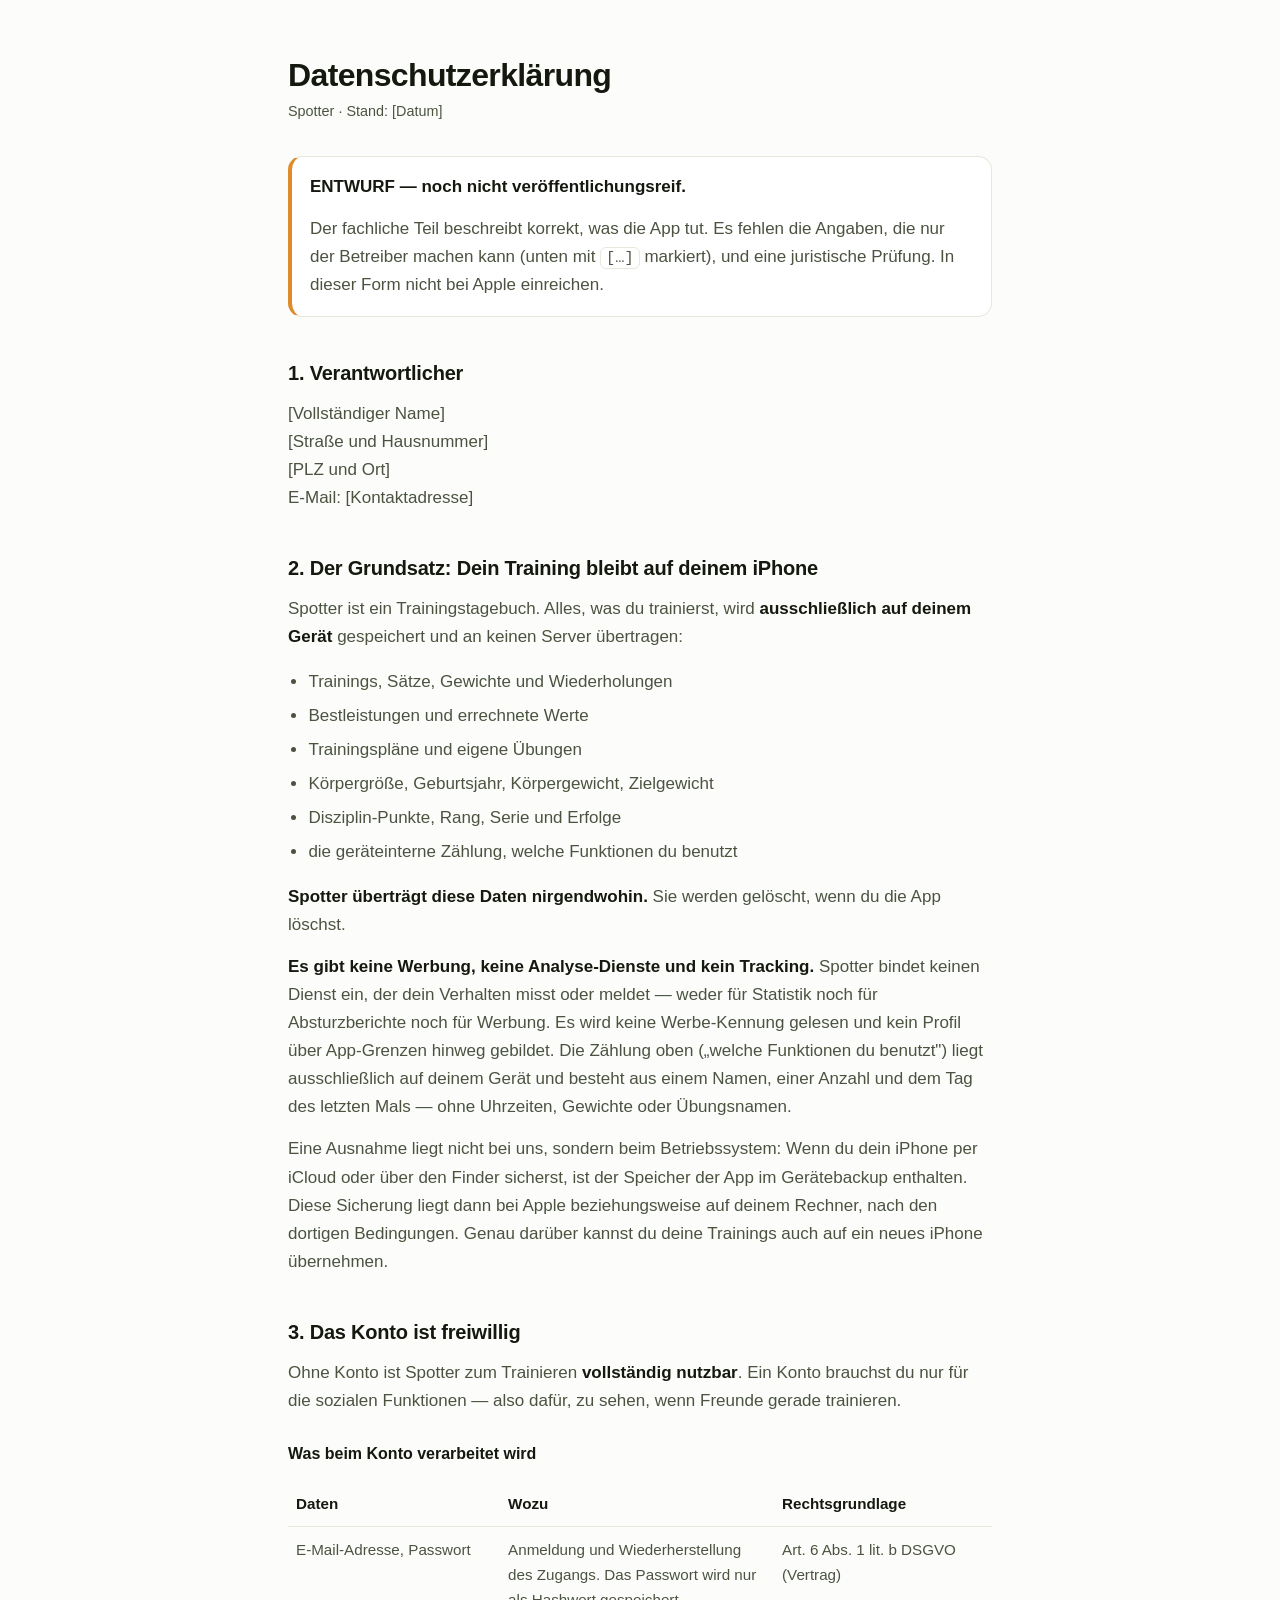
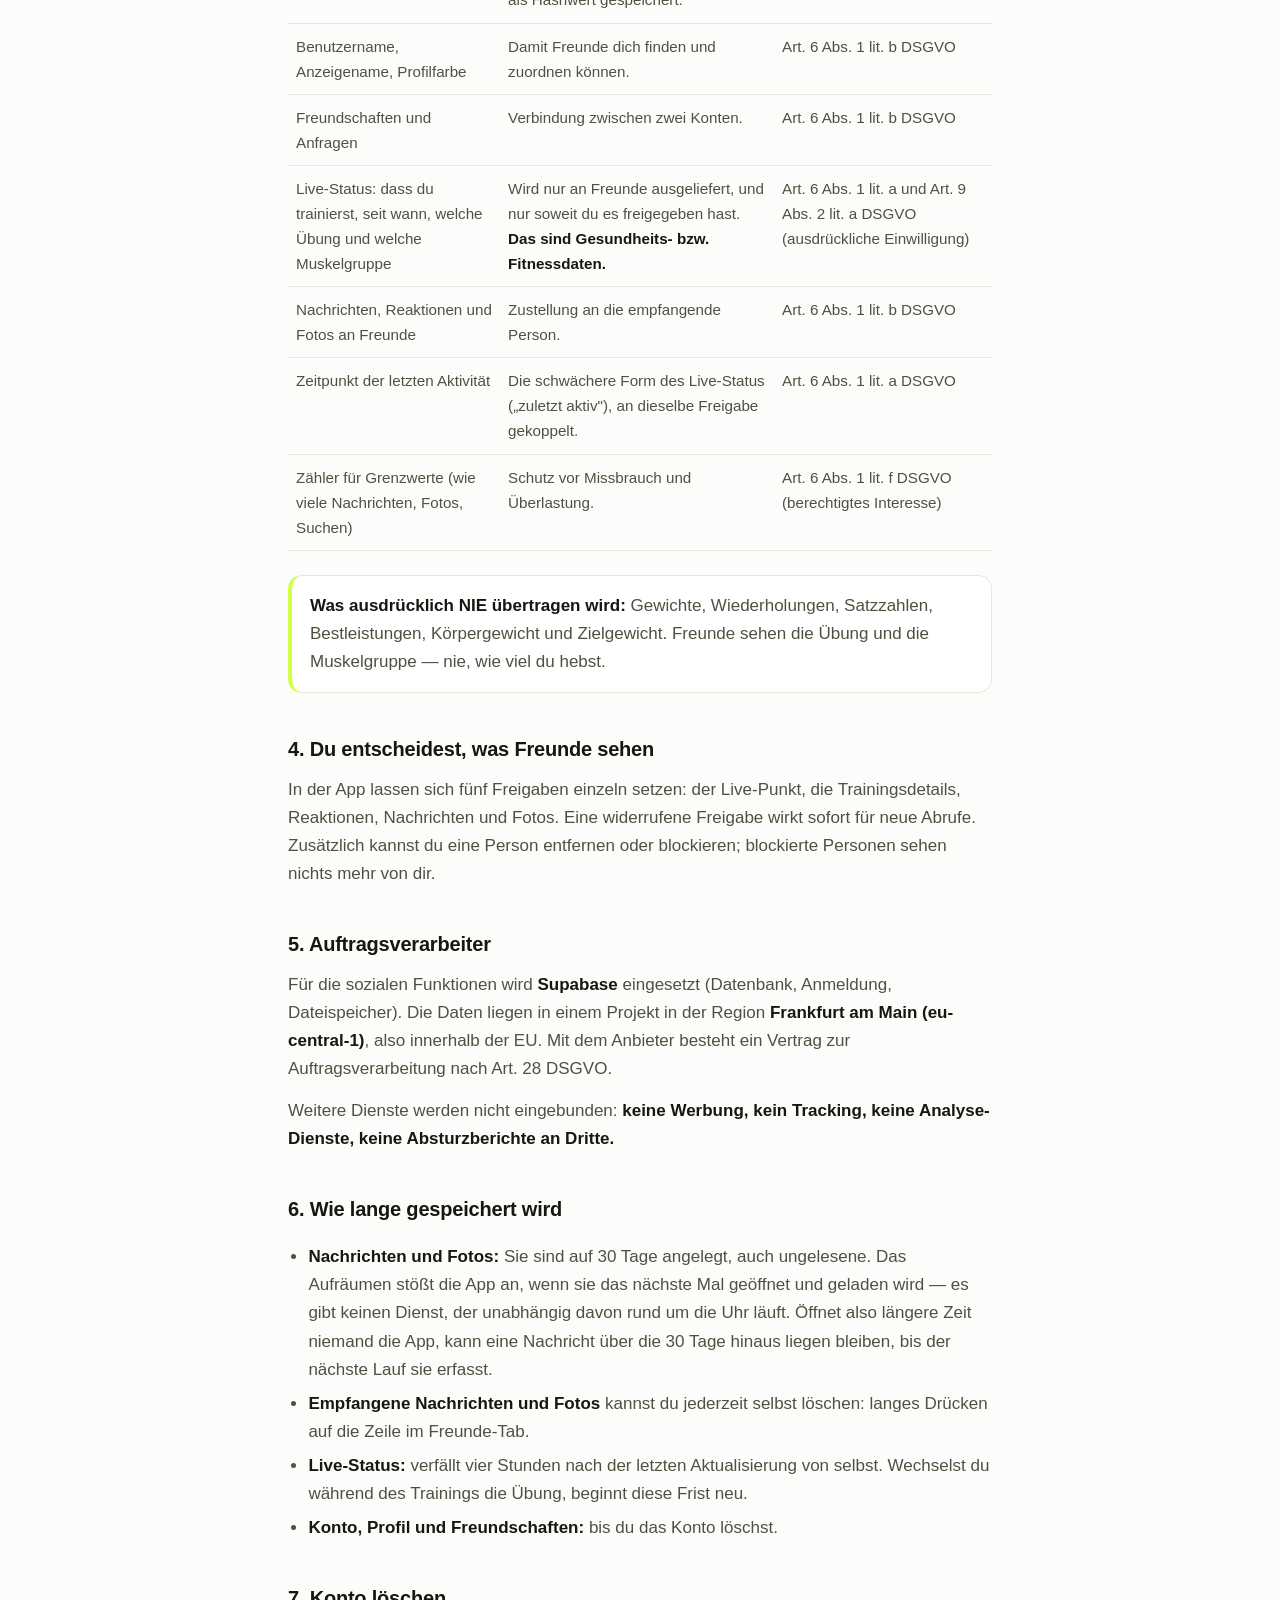
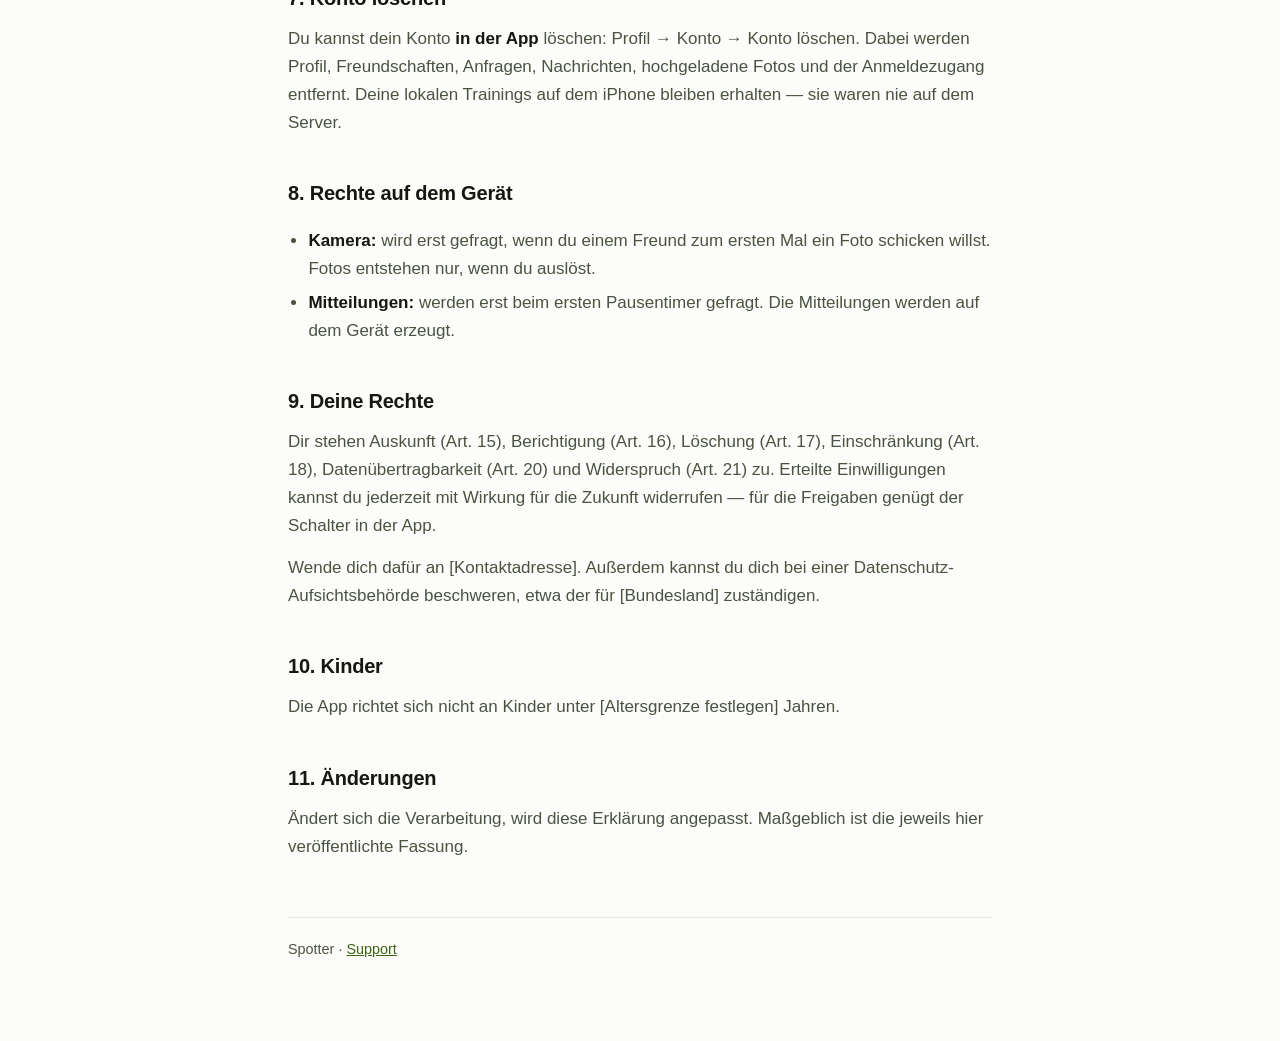
==== datenschutz.html @ 166517a2 "Support- und Datenschutzseite fuer spotter-app.de" ====
<!DOCTYPE html>
<html lang="de">
<head>
<meta charset="utf-8">
<meta name="viewport" content="width=device-width, initial-scale=1">
<title>Datenschutz – Spotter</title>
<link rel="stylesheet" href="style.css">
</head>
<body>
<main>

<header>
  <h1>Datenschutzerklärung</h1>
  <p class="stand">Spotter · Stand: <!-- DATUM EINSETZEN -->[Datum]</p>
</header>

<div class="hinweis luecke">
  <p><strong>ENTWURF — noch nicht veröffentlichungsreif.</strong></p>
  <p>Der fachliche Teil beschreibt korrekt, was die App tut. Es fehlen die
  Angaben, die nur der Betreiber machen kann (unten mit <code>[…]</code>
  markiert), und eine juristische Prüfung. In dieser Form nicht bei Apple
  einreichen.</p>
</div>

<h2>1. Verantwortlicher</h2>
<p>
  [Vollständiger Name]<br>
  [Straße und Hausnummer]<br>
  [PLZ und Ort]<br>
  E-Mail: [Kontaktadresse]
</p>

<h2>2. Der Grundsatz: Dein Training bleibt auf deinem iPhone</h2>
<p>
  Spotter ist ein Trainingstagebuch. Alles, was du trainierst, wird
  <strong>ausschließlich auf deinem Gerät</strong> gespeichert und an keinen
  Server übertragen:
</p>
<ul>
  <li>Trainings, Sätze, Gewichte und Wiederholungen</li>
  <li>Bestleistungen und errechnete Werte</li>
  <li>Trainingspläne und eigene Übungen</li>
  <li>Körpergröße, Geburtsjahr, Körpergewicht, Zielgewicht</li>
  <li>Disziplin-Punkte, Rang, Serie und Erfolge</li>
  <li>die geräteinterne Zählung, welche Funktionen du benutzt</li>
</ul>
<p>
  <strong>Spotter überträgt diese Daten nirgendwohin.</strong> Sie werden
  gelöscht, wenn du die App löschst.
</p>
<p>
  <strong>Es gibt keine Werbung, keine Analyse-Dienste und kein Tracking.</strong>
  Spotter bindet keinen Dienst ein, der dein Verhalten misst oder meldet —
  weder für Statistik noch für Absturzberichte noch für Werbung. Es wird
  keine Werbe-Kennung gelesen und kein Profil über App-Grenzen hinweg
  gebildet. Die Zählung oben („welche Funktionen du benutzt") liegt
  ausschließlich auf deinem Gerät und besteht aus einem Namen, einer Anzahl
  und dem Tag des letzten Mals — ohne Uhrzeiten, Gewichte oder Übungsnamen.
</p>
<p>
  Eine Ausnahme liegt nicht bei uns, sondern beim Betriebssystem: Wenn du
  dein iPhone per iCloud oder über den Finder sicherst, ist der Speicher der
  App im Gerätebackup enthalten. Diese Sicherung liegt dann bei Apple
  beziehungsweise auf deinem Rechner, nach den dortigen Bedingungen. Genau
  darüber kannst du deine Trainings auch auf ein neues iPhone übernehmen.
</p>

<h2>3. Das Konto ist freiwillig</h2>
<p>
  Ohne Konto ist Spotter zum Trainieren <strong>vollständig nutzbar</strong>.
  Ein Konto brauchst du nur für die sozialen Funktionen — also dafür, zu
  sehen, wenn Freunde gerade trainieren.
</p>

<h3>Was beim Konto verarbeitet wird</h3>
<table>
  <thead>
  <tr><th>Daten</th><th>Wozu</th><th>Rechtsgrundlage</th></tr>
  </thead>
  <tbody>
  <tr>
    <td data-titel="Daten">E-Mail-Adresse, Passwort</td>
    <td data-titel="Wozu">Anmeldung und Wiederherstellung des Zugangs. Das Passwort wird nur
        als Hashwert gespeichert.</td>
    <td data-titel="Rechtsgrundlage">Art. 6 Abs. 1 lit. b DSGVO (Vertrag)</td>
  </tr>
  <tr>
    <td data-titel="Daten">Benutzername, Anzeigename, Profilfarbe</td>
    <td data-titel="Wozu">Damit Freunde dich finden und zuordnen können.</td>
    <td data-titel="Rechtsgrundlage">Art. 6 Abs. 1 lit. b DSGVO</td>
  </tr>
  <tr>
    <td data-titel="Daten">Freundschaften und Anfragen</td>
    <td data-titel="Wozu">Verbindung zwischen zwei Konten.</td>
    <td data-titel="Rechtsgrundlage">Art. 6 Abs. 1 lit. b DSGVO</td>
  </tr>
  <tr>
    <td data-titel="Daten">Live-Status: dass du trainierst, seit wann, welche Übung und welche
        Muskelgruppe</td>
    <td data-titel="Wozu">Wird nur an Freunde ausgeliefert, und nur soweit du es freigegeben
        hast. <strong>Das sind Gesundheits- bzw. Fitnessdaten.</strong></td>
    <td data-titel="Rechtsgrundlage">Art. 6 Abs. 1 lit. a und Art. 9 Abs. 2 lit. a DSGVO
        (ausdrückliche Einwilligung)</td>
  </tr>
  <tr>
    <td data-titel="Daten">Nachrichten, Reaktionen und Fotos an Freunde</td>
    <td data-titel="Wozu">Zustellung an die empfangende Person.</td>
    <td data-titel="Rechtsgrundlage">Art. 6 Abs. 1 lit. b DSGVO</td>
  </tr>
  <tr>
    <td data-titel="Daten">Zeitpunkt der letzten Aktivität</td>
    <td data-titel="Wozu">Die schwächere Form des Live-Status („zuletzt aktiv"), an dieselbe
        Freigabe gekoppelt.</td>
    <td data-titel="Rechtsgrundlage">Art. 6 Abs. 1 lit. a DSGVO</td>
  </tr>
  <tr>
    <td data-titel="Daten">Zähler für Grenzwerte (wie viele Nachrichten, Fotos, Suchen)</td>
    <td data-titel="Wozu">Schutz vor Missbrauch und Überlastung.</td>
    <td data-titel="Rechtsgrundlage">Art. 6 Abs. 1 lit. f DSGVO (berechtigtes Interesse)</td>
  </tr>
  </tbody>
</table>

<div class="hinweis">
  <p><strong>Was ausdrücklich NIE übertragen wird:</strong> Gewichte,
  Wiederholungen, Satzzahlen, Bestleistungen, Körpergewicht und Zielgewicht.
  Freunde sehen die Übung und die Muskelgruppe — nie, wie viel du hebst.</p>
</div>

<h2>4. Du entscheidest, was Freunde sehen</h2>
<p>
  In der App lassen sich fünf Freigaben einzeln setzen: der Live-Punkt, die
  Trainingsdetails, Reaktionen, Nachrichten und Fotos. Eine widerrufene
  Freigabe wirkt sofort für neue Abrufe. Zusätzlich kannst du eine Person
  entfernen oder blockieren; blockierte Personen sehen nichts mehr von dir.
</p>

<h2>5. Auftragsverarbeiter</h2>
<p>
  Für die sozialen Funktionen wird <strong>Supabase</strong> eingesetzt
  (Datenbank, Anmeldung, Dateispeicher). Die Daten liegen in einem Projekt in
  der Region <strong>Frankfurt am Main (eu-central-1)</strong>, also innerhalb
  der EU. Mit dem Anbieter besteht ein Vertrag zur Auftragsverarbeitung nach
  Art. 28 DSGVO.
</p>
<p>
  Weitere Dienste werden nicht eingebunden: <strong>keine Werbung, kein
  Tracking, keine Analyse-Dienste, keine Absturzberichte an Dritte.</strong>
</p>

<h2>6. Wie lange gespeichert wird</h2>
<ul>
  <li><strong>Nachrichten und Fotos:</strong> Sie sind auf 30 Tage angelegt,
      auch ungelesene. Das Aufräumen stößt die App an, wenn sie das nächste
      Mal geöffnet und geladen wird — es gibt keinen Dienst, der unabhängig
      davon rund um die Uhr läuft. Öffnet also längere Zeit niemand die App,
      kann eine Nachricht über die 30 Tage hinaus liegen bleiben, bis der
      nächste Lauf sie erfasst.</li>
  <li><strong>Empfangene Nachrichten und Fotos</strong> kannst du jederzeit
      selbst löschen: langes Drücken auf die Zeile im Freunde-Tab.</li>
  <li><strong>Live-Status:</strong> verfällt vier Stunden nach der letzten
      Aktualisierung von selbst. Wechselst du während des Trainings die
      Übung, beginnt diese Frist neu.</li>
  <li><strong>Konto, Profil und Freundschaften:</strong> bis du das Konto
      löschst.</li>
</ul>

<h2>7. Konto löschen</h2>
<p>
  Du kannst dein Konto <strong>in der App</strong> löschen: Profil → Konto →
  Konto löschen. Dabei werden Profil, Freundschaften, Anfragen, Nachrichten,
  hochgeladene Fotos und der Anmeldezugang entfernt. Deine lokalen Trainings
  auf dem iPhone bleiben erhalten — sie waren nie auf dem Server.
</p>

<h2>8. Rechte auf dem Gerät</h2>
<ul>
  <li><strong>Kamera:</strong> wird erst gefragt, wenn du einem Freund zum
      ersten Mal ein Foto schicken willst. Fotos entstehen nur, wenn du
      auslöst.</li>
  <li><strong>Mitteilungen:</strong> werden erst beim ersten Pausentimer
      gefragt. Die Mitteilungen werden auf dem Gerät erzeugt.</li>
</ul>

<h2>9. Deine Rechte</h2>
<p>
  Dir stehen Auskunft (Art. 15), Berichtigung (Art. 16), Löschung (Art. 17),
  Einschränkung (Art. 18), Datenübertragbarkeit (Art. 20) und Widerspruch
  (Art. 21) zu. Erteilte Einwilligungen kannst du jederzeit mit Wirkung für
  die Zukunft widerrufen — für die Freigaben genügt der Schalter in der App.
</p>
<p>
  Wende dich dafür an [Kontaktadresse]. Außerdem kannst du dich bei einer
  Datenschutz-Aufsichtsbehörde beschweren, etwa der für [Bundesland]
  zuständigen.
</p>

<h2>10. Kinder</h2>
<p>
  Die App richtet sich nicht an Kinder unter [Altersgrenze festlegen] Jahren.
</p>

<h2>11. Änderungen</h2>
<p>
  Ändert sich die Verarbeitung, wird diese Erklärung angepasst. Maßgeblich
  ist die jeweils hier veröffentlichte Fassung.
</p>

<footer>
  Spotter · <a href="index.html">Support</a>
</footer>

</main>
</body>
</html>
---- style.css ----
/* Die Farben der App: Limette als Flaeche, tiefes Oliv fuer Schrift. */
:root {
  --grund: #FCFDFB;
  --karte: #FFFFFF;
  --text: #14180E;
  --leise: #4B5340;
  --akzent: #3D6410;
  --signal: #D4FF47;
  --linie: #E4E9DC;
}
@media (prefers-color-scheme: dark) {
  :root {
    --grund: #12140F;
    --karte: #1B1E17;
    --text: #F2F5EC;
    --leise: #AFB7A4;
    --akzent: #B7E56A;
    --linie: #2C3126;
  }
}
* { box-sizing: border-box; }
body {
  margin: 0;
  padding: 0 20px 80px;
  background: var(--grund);
  color: var(--text);
  font: 17px/1.65 -apple-system, BlinkMacSystemFont, "Segoe UI", Roboto, sans-serif;
  -webkit-text-size-adjust: 100%;
}
main { max-width: 44rem; margin: 0 auto; }
header { padding: 56px 0 8px; }
h1 { font-size: 2rem; line-height: 1.2; margin: 0 0 6px; letter-spacing: -0.02em; }
h2 { font-size: 1.25rem; margin: 40px 0 10px; letter-spacing: -0.01em; }
h3 { font-size: 1rem; margin: 26px 0 6px; }
p, li { color: var(--leise); }
p { margin: 0 0 14px; }
strong { color: var(--text); }
a { color: var(--akzent); }
.stand { color: var(--leise); font-size: 0.9rem; margin: 0; }
.hinweis {
  background: var(--karte);
  border: 1px solid var(--linie);
  border-left: 4px solid var(--signal);
  border-radius: 14px;
  padding: 16px 18px;
  margin: 24px 0;
}
.hinweis p:last-child { margin-bottom: 0; }
.luecke { border-left-color: #E08A2B; }
table { width: 100%; border-collapse: collapse; margin: 14px 0 24px; font-size: 0.95rem; }
th, td { text-align: left; padding: 10px 8px; border-bottom: 1px solid var(--linie); vertical-align: top; }
th { color: var(--text); font-weight: 600; }
td { color: var(--leise); }

/* Drei Spalten passen auf ein Telefon nicht: Woerter wie "Rechtsgrundlage"
   lassen sich nicht umbrechen, und die Tabelle schoebe die Seite seitlich
   aus dem Bild. Unter 700 px wird daraus deshalb eine Liste — jede Zeile
   ein Block, jedes Feld mit seiner Ueberschrift davor. Das ist wichtiger
   als das Tabellenraster: Hier steht der Kern der Erklaerung. */
@media (max-width: 700px) {
  table, tbody, tr, td { display: block; width: 100%; }
  thead { display: none; }
  tr {
    background: var(--karte);
    border: 1px solid var(--linie);
    border-radius: 14px;
    padding: 6px 14px 12px;
    margin-bottom: 14px;
  }
  td { border-bottom: 0; padding: 8px 0 0; }
  td::before {
    content: attr(data-titel);
    display: block;
    color: var(--text);
    font-weight: 600;
    font-size: 0.82rem;
    letter-spacing: 0.02em;
    margin-bottom: 2px;
  }
}
ul { padding-left: 1.2em; }
li { margin-bottom: 6px; }
footer { margin-top: 56px; padding-top: 20px; border-top: 1px solid var(--linie); font-size: 0.9rem; color: var(--leise); }
code { background: var(--karte); border: 1px solid var(--linie); border-radius: 6px; padding: 1px 5px; font-size: 0.9em; }
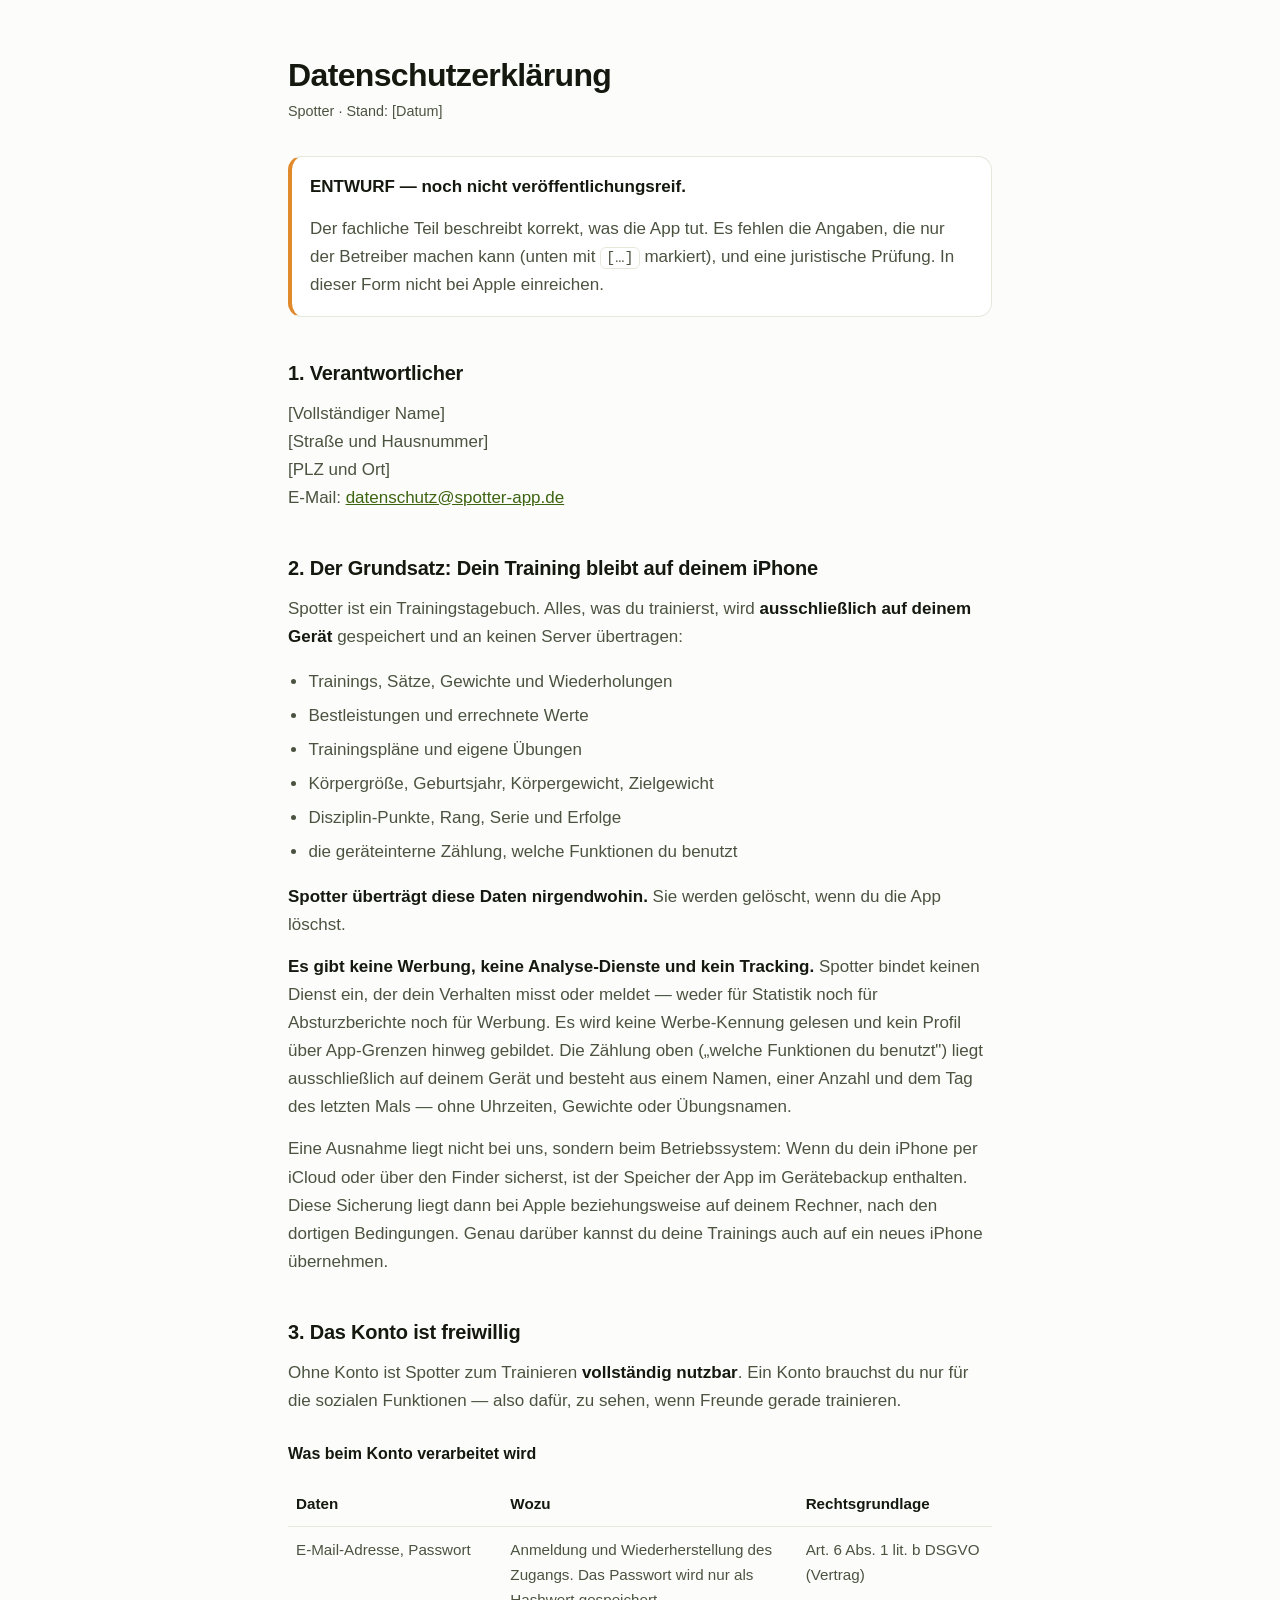
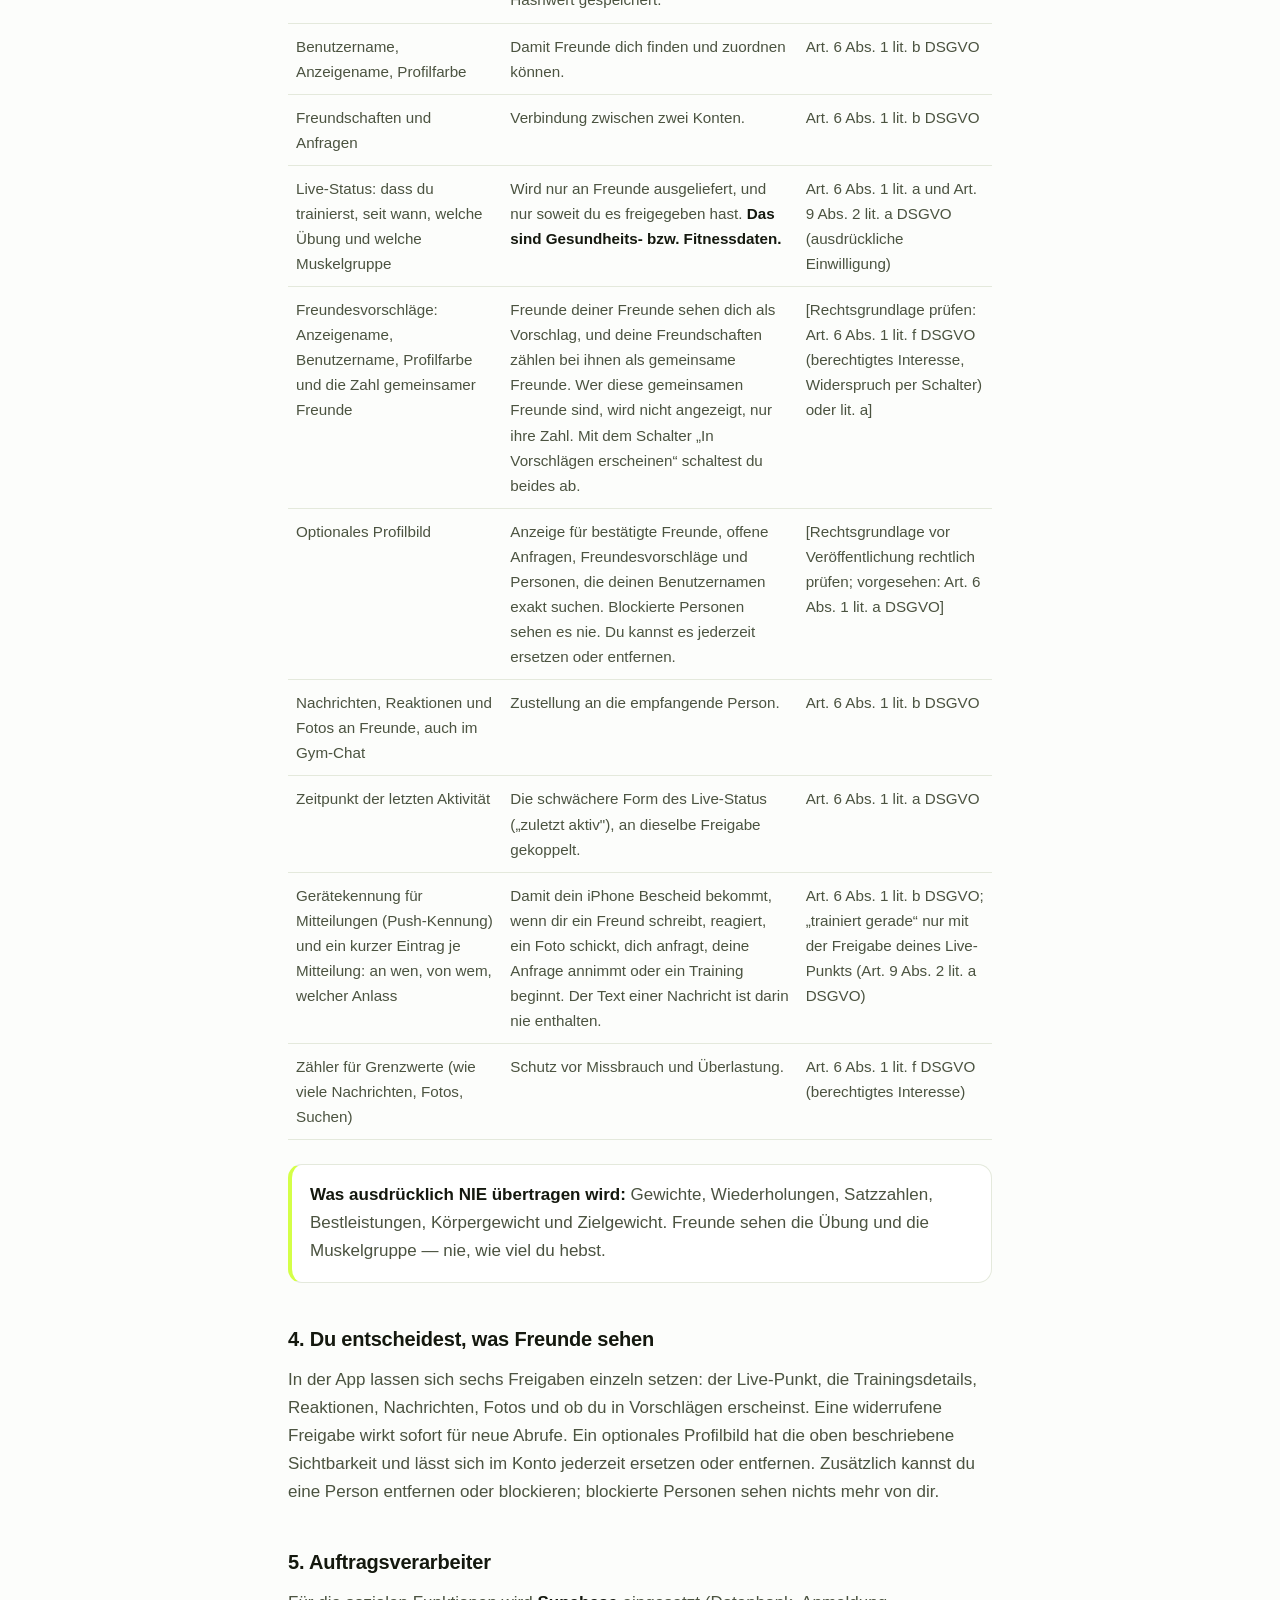
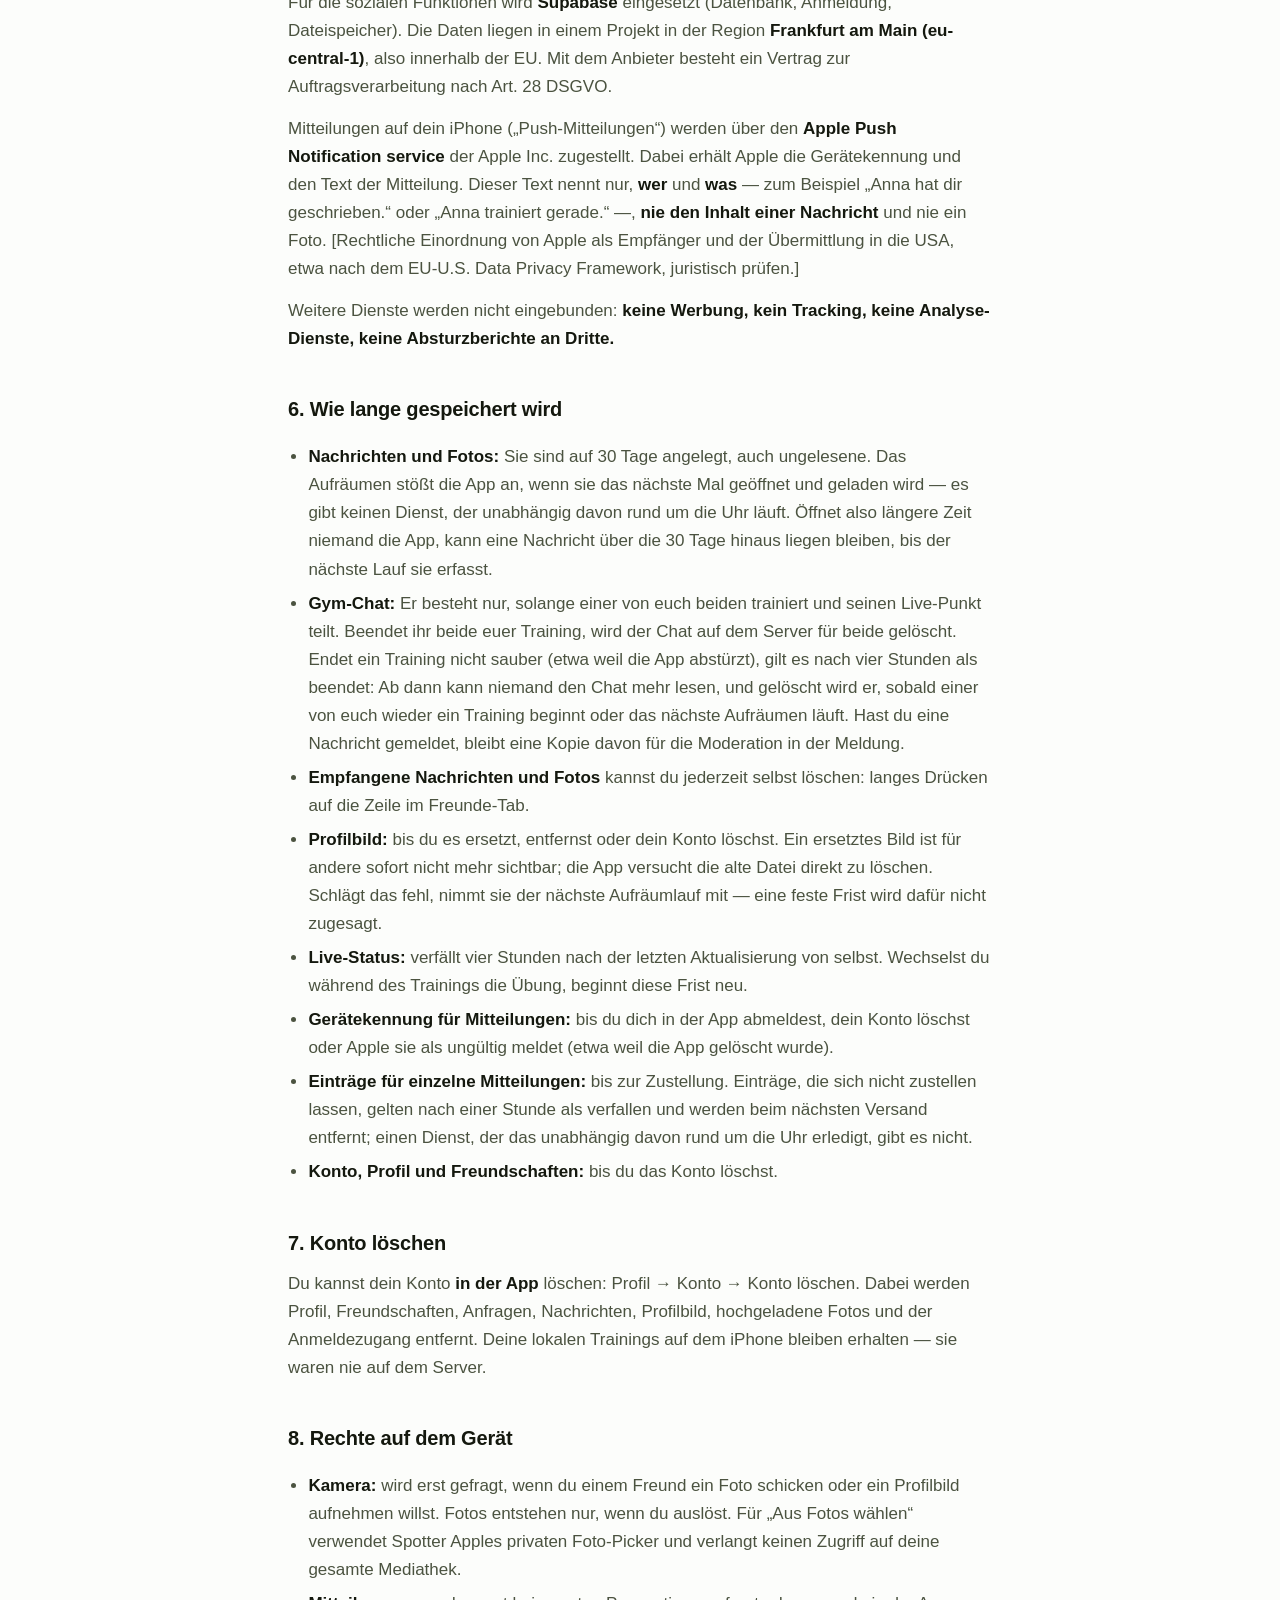
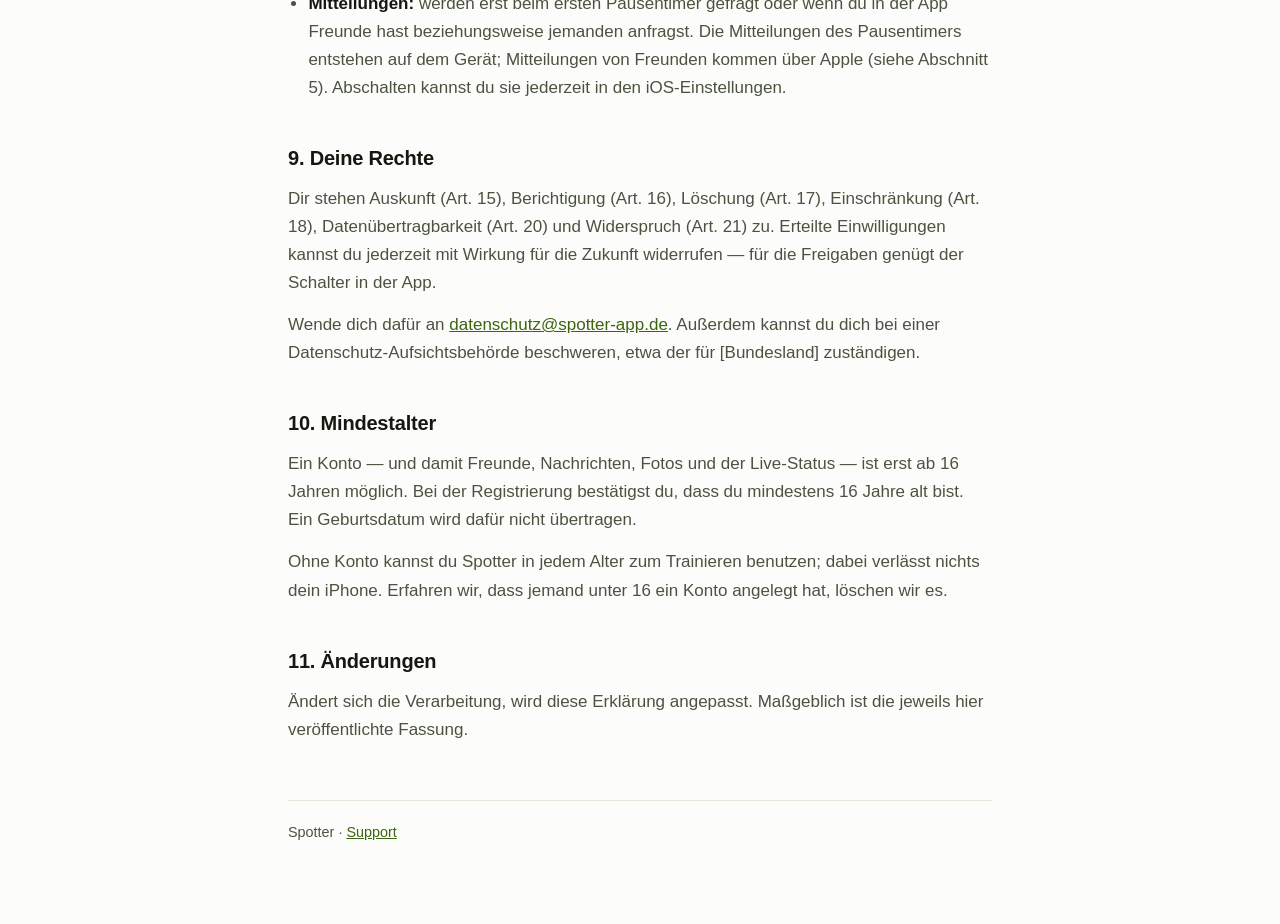
==== commit c0cdc76d: "Mindestalter 16, Profilbild, Vorschlaege und Moderation nachgetragen" ====
--- a/datenschutz.html
+++ b/datenschutz.html
@@ -27,7 +27,7 @@
   [Vollständiger Name]<br>
   [Straße und Hausnummer]<br>
   [PLZ und Ort]<br>
-  E-Mail: [Kontaktadresse]
+  E-Mail: <a href="mailto:datenschutz@spotter-app.de">datenschutz@spotter-app.de</a>
 </p>
 
 <h2>2. Der Grundsatz: Dein Training bleibt auf deinem iPhone</h2>
@@ -103,7 +103,26 @@
         (ausdrückliche Einwilligung)</td>
   </tr>
   <tr>
-    <td data-titel="Daten">Nachrichten, Reaktionen und Fotos an Freunde</td>
+    <td data-titel="Daten">Freundesvorschläge: Anzeigename, Benutzername, Profilfarbe und die
+        Zahl gemeinsamer Freunde</td>
+    <td data-titel="Wozu">Freunde deiner Freunde sehen dich als Vorschlag, und deine
+        Freundschaften zählen bei ihnen als gemeinsame Freunde. Wer diese
+        gemeinsamen Freunde sind, wird nicht angezeigt, nur ihre Zahl. Mit dem
+        Schalter „In Vorschlägen erscheinen“ schaltest du beides ab.</td>
+    <td data-titel="Rechtsgrundlage">[Rechtsgrundlage prüfen: Art. 6 Abs. 1 lit. f DSGVO
+        (berechtigtes Interesse, Widerspruch per Schalter) oder lit. a]</td>
+  </tr>
+  <tr>
+    <td data-titel="Daten">Optionales Profilbild</td>
+    <td data-titel="Wozu">Anzeige für bestätigte Freunde, offene Anfragen,
+        Freundesvorschläge und Personen, die deinen Benutzernamen exakt
+        suchen. Blockierte Personen sehen es nie. Du kannst es jederzeit
+        ersetzen oder entfernen.</td>
+    <td data-titel="Rechtsgrundlage">[Rechtsgrundlage vor Veröffentlichung
+        rechtlich prüfen; vorgesehen: Art. 6 Abs. 1 lit. a DSGVO]</td>
+  </tr>
+  <tr>
+    <td data-titel="Daten">Nachrichten, Reaktionen und Fotos an Freunde, auch im Gym-Chat</td>
     <td data-titel="Wozu">Zustellung an die empfangende Person.</td>
     <td data-titel="Rechtsgrundlage">Art. 6 Abs. 1 lit. b DSGVO</td>
   </tr>
@@ -112,6 +131,16 @@
     <td data-titel="Wozu">Die schwächere Form des Live-Status („zuletzt aktiv"), an dieselbe
         Freigabe gekoppelt.</td>
     <td data-titel="Rechtsgrundlage">Art. 6 Abs. 1 lit. a DSGVO</td>
+  </tr>
+  <tr>
+    <td data-titel="Daten">Gerätekennung für Mitteilungen (Push-Kennung) und ein kurzer
+        Eintrag je Mitteilung: an wen, von wem, welcher Anlass</td>
+    <td data-titel="Wozu">Damit dein iPhone Bescheid bekommt, wenn dir ein Freund schreibt,
+        reagiert, ein Foto schickt, dich anfragt, deine Anfrage annimmt oder
+        ein Training beginnt. Der Text einer Nachricht ist darin nie
+        enthalten.</td>
+    <td data-titel="Rechtsgrundlage">Art. 6 Abs. 1 lit. b DSGVO; „trainiert gerade“ nur mit der
+        Freigabe deines Live-Punkts (Art. 9 Abs. 2 lit. a DSGVO)</td>
   </tr>
   <tr>
     <td data-titel="Daten">Zähler für Grenzwerte (wie viele Nachrichten, Fotos, Suchen)</td>
@@ -129,9 +158,11 @@
 
 <h2>4. Du entscheidest, was Freunde sehen</h2>
 <p>
-  In der App lassen sich fünf Freigaben einzeln setzen: der Live-Punkt, die
-  Trainingsdetails, Reaktionen, Nachrichten und Fotos. Eine widerrufene
-  Freigabe wirkt sofort für neue Abrufe. Zusätzlich kannst du eine Person
+  In der App lassen sich sechs Freigaben einzeln setzen: der Live-Punkt, die
+  Trainingsdetails, Reaktionen, Nachrichten, Fotos und ob du in Vorschlägen
+  erscheinst. Eine widerrufene Freigabe wirkt sofort für neue Abrufe. Ein
+  optionales Profilbild hat die oben beschriebene Sichtbarkeit und lässt sich
+  im Konto jederzeit ersetzen oder entfernen. Zusätzlich kannst du eine Person
   entfernen oder blockieren; blockierte Personen sehen nichts mehr von dir.
 </p>
 
@@ -142,6 +173,16 @@
   der Region <strong>Frankfurt am Main (eu-central-1)</strong>, also innerhalb
   der EU. Mit dem Anbieter besteht ein Vertrag zur Auftragsverarbeitung nach
   Art. 28 DSGVO.
+</p>
+<p>
+  Mitteilungen auf dein iPhone („Push-Mitteilungen“) werden über den
+  <strong>Apple Push Notification service</strong> der Apple Inc. zugestellt.
+  Dabei erhält Apple die Gerätekennung und den Text der Mitteilung. Dieser
+  Text nennt nur, <strong>wer</strong> und <strong>was</strong> — zum Beispiel
+  „Anna hat dir geschrieben.“ oder „Anna trainiert gerade.“ —,
+  <strong>nie den Inhalt einer Nachricht</strong> und nie ein Foto.
+  [Rechtliche Einordnung von Apple als Empfänger und der Übermittlung in die
+  USA, etwa nach dem EU-U.S. Data Privacy Framework, juristisch prüfen.]
 </p>
 <p>
   Weitere Dienste werden nicht eingebunden: <strong>keine Werbung, kein
@@ -156,11 +197,32 @@
       davon rund um die Uhr läuft. Öffnet also längere Zeit niemand die App,
       kann eine Nachricht über die 30 Tage hinaus liegen bleiben, bis der
       nächste Lauf sie erfasst.</li>
+  <li><strong>Gym-Chat:</strong> Er besteht nur, solange einer von euch
+      beiden trainiert und seinen Live-Punkt teilt. Beendet ihr beide euer
+      Training, wird der Chat auf dem Server für beide gelöscht. Endet ein
+      Training nicht sauber (etwa weil die App abstürzt), gilt es nach vier
+      Stunden als beendet: Ab dann kann niemand den Chat mehr lesen, und
+      gelöscht wird er, sobald einer von euch wieder ein Training beginnt
+      oder das nächste Aufräumen läuft. Hast du eine Nachricht gemeldet,
+      bleibt eine Kopie davon für die Moderation in der Meldung.</li>
   <li><strong>Empfangene Nachrichten und Fotos</strong> kannst du jederzeit
       selbst löschen: langes Drücken auf die Zeile im Freunde-Tab.</li>
+  <li><strong>Profilbild:</strong> bis du es ersetzt, entfernst oder dein Konto
+      löschst. Ein ersetztes Bild ist für andere sofort nicht mehr sichtbar;
+      die App versucht die alte Datei direkt zu löschen. Schlägt das fehl,
+      nimmt sie der nächste Aufräumlauf mit — eine feste Frist wird dafür
+      nicht zugesagt.</li>
   <li><strong>Live-Status:</strong> verfällt vier Stunden nach der letzten
       Aktualisierung von selbst. Wechselst du während des Trainings die
       Übung, beginnt diese Frist neu.</li>
+  <li><strong>Gerätekennung für Mitteilungen:</strong> bis du dich in der
+      App abmeldest, dein Konto löschst oder Apple sie als ungültig meldet
+      (etwa weil die App gelöscht wurde).</li>
+  <li><strong>Einträge für einzelne Mitteilungen:</strong> bis zur
+      Zustellung. Einträge, die sich nicht zustellen lassen, gelten nach
+      einer Stunde als verfallen und werden beim nächsten Versand entfernt;
+      einen Dienst, der das unabhängig davon rund um die Uhr erledigt, gibt
+      es nicht.</li>
   <li><strong>Konto, Profil und Freundschaften:</strong> bis du das Konto
       löschst.</li>
 </ul>
@@ -169,17 +231,22 @@
 <p>
   Du kannst dein Konto <strong>in der App</strong> löschen: Profil → Konto →
   Konto löschen. Dabei werden Profil, Freundschaften, Anfragen, Nachrichten,
-  hochgeladene Fotos und der Anmeldezugang entfernt. Deine lokalen Trainings
+  Profilbild, hochgeladene Fotos und der Anmeldezugang entfernt. Deine lokalen Trainings
   auf dem iPhone bleiben erhalten — sie waren nie auf dem Server.
 </p>
 
 <h2>8. Rechte auf dem Gerät</h2>
 <ul>
-  <li><strong>Kamera:</strong> wird erst gefragt, wenn du einem Freund zum
-      ersten Mal ein Foto schicken willst. Fotos entstehen nur, wenn du
-      auslöst.</li>
+  <li><strong>Kamera:</strong> wird erst gefragt, wenn du einem Freund ein
+      Foto schicken oder ein Profilbild aufnehmen willst. Fotos entstehen
+      nur, wenn du auslöst. Für „Aus Fotos wählen“ verwendet Spotter Apples
+      privaten Foto-Picker und verlangt keinen Zugriff auf deine gesamte
+      Mediathek.</li>
   <li><strong>Mitteilungen:</strong> werden erst beim ersten Pausentimer
-      gefragt. Die Mitteilungen werden auf dem Gerät erzeugt.</li>
+      gefragt oder wenn du in der App Freunde hast beziehungsweise jemanden
+      anfragst. Die Mitteilungen des Pausentimers entstehen auf dem Gerät;
+      Mitteilungen von Freunden kommen über Apple (siehe Abschnitt 5).
+      Abschalten kannst du sie jederzeit in den iOS-Einstellungen.</li>
 </ul>
 
 <h2>9. Deine Rechte</h2>
@@ -190,14 +257,23 @@
   die Zukunft widerrufen — für die Freigaben genügt der Schalter in der App.
 </p>
 <p>
-  Wende dich dafür an [Kontaktadresse]. Außerdem kannst du dich bei einer
+  Wende dich dafür an
+  <a href="mailto:datenschutz@spotter-app.de">datenschutz@spotter-app.de</a>. Außerdem kannst du dich bei einer
   Datenschutz-Aufsichtsbehörde beschweren, etwa der für [Bundesland]
   zuständigen.
 </p>
 
-<h2>10. Kinder</h2>
-<p>
-  Die App richtet sich nicht an Kinder unter [Altersgrenze festlegen] Jahren.
+<h2>10. Mindestalter</h2>
+<p>
+  Ein Konto — und damit Freunde, Nachrichten, Fotos und der Live-Status —
+  ist erst ab 16 Jahren möglich. Bei der Registrierung bestätigst du, dass
+  du mindestens 16 Jahre alt bist. Ein Geburtsdatum wird dafür nicht
+  übertragen.
+</p>
+<p>
+  Ohne Konto kannst du Spotter in jedem Alter zum Trainieren benutzen;
+  dabei verlässt nichts dein iPhone. Erfahren wir, dass jemand unter 16 ein
+  Konto angelegt hat, löschen wir es.
 </p>
 
 <h2>11. Änderungen</h2>
